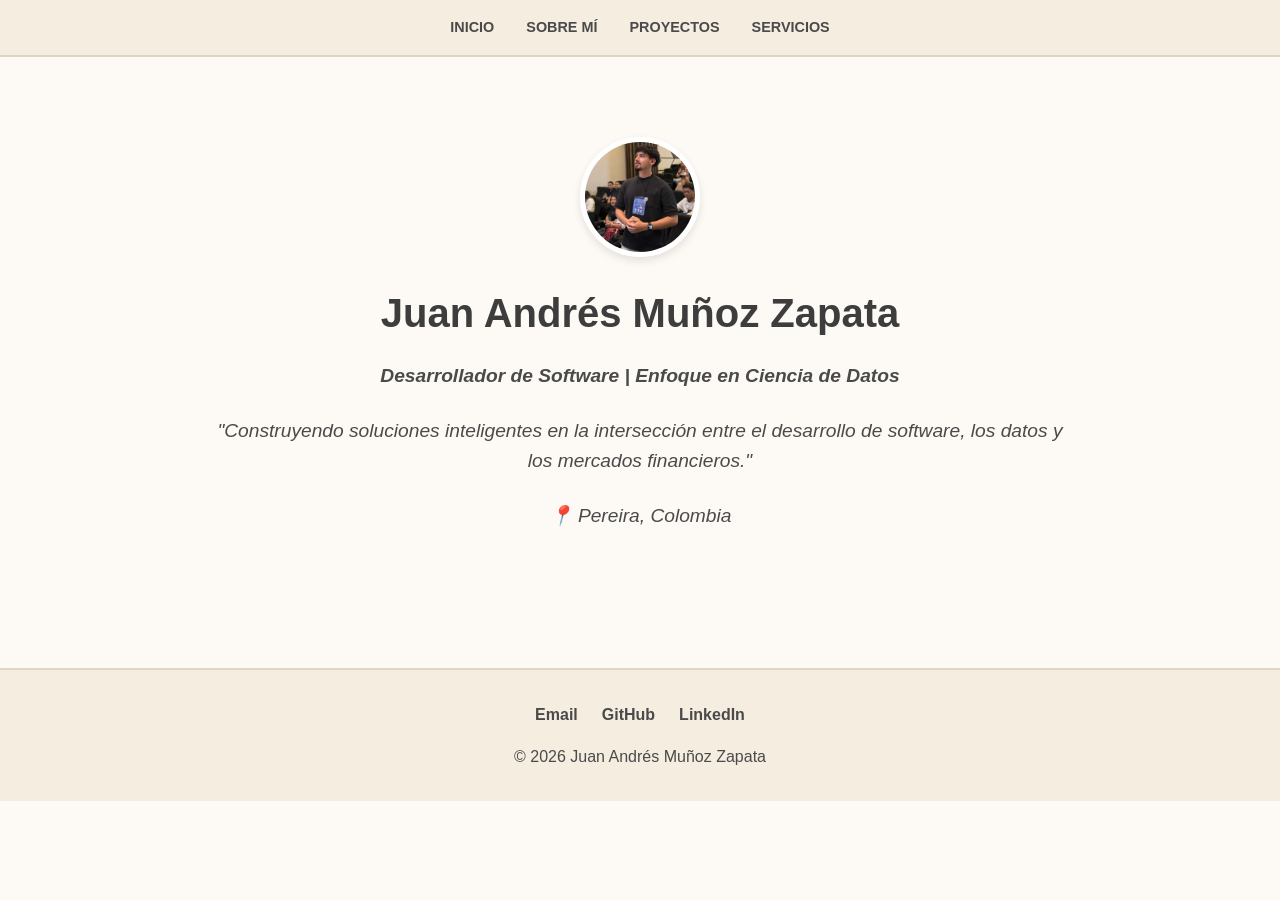
==== project_code/index.html @ c68efc69 "Se hace el commit con el codigo completo" ====
<!DOCTYPE html>
<html lang="es">
<head>
    <meta charset="UTF-8">
    <meta name="viewport" content="width=device-width, initial-scale=1.0">
    <title>Juan Andrés Muñoz Zapata | Portafolio</title>
    <link rel="stylesheet" href="styles.css">
</head>
<body>

    <!-- Navegación Principal -->
    <header>
        <nav>
            <a href="index.html">Inicio</a>
            <a href="sobre-mi.html">Sobre Mí</a>
            <a href="proyectos.html">Proyectos</a>
            <a href="servicios.html">Servicios</a>
        </nav>
    </header>

    <main>
        <!-- Sección Hero -->
        <section class="hero">
            <img src="../fotos/foto_juan.jpeg" alt="Juan Andrés Muñoz Zapata" class="profile-img">
            <h1>Juan Andrés Muñoz Zapata</h1>
            <p><strong>Desarrollador de Software | Enfoque en Ciencia de Datos</strong></p>
            <p>"Construyendo soluciones inteligentes en la intersección entre el desarrollo de software, los datos y los mercados financieros."</p>
            <p>📍 Pereira, Colombia</p>
        </section>
    </main>

    <!-- Footer de Contacto -->
    <footer>
        <div class="footer-links">
            <a href="mailto:juanandresm2006@gmail.com">Email</a>
            <a href="https://github.com/JuanTrader500" target="_blank">GitHub</a>
            <a href="https://www.linkedin.com/in/juan-andres-muñoz-zapata-89b158286" target="_blank">LinkedIn</a>
        </div>
        <p>&copy; 2026 Juan Andrés Muñoz Zapata</p>
    </footer>

</body>
</html>
---- project_code/styles.css ----
/* Basic Reset */
* {
    margin: 0;
    padding: 0;
    box-sizing: border-box;
}

body {
    font-family: -apple-system, BlinkMacSystemFont, "Segoe UI", Roboto, Helvetica, Arial, sans-serif;
    background-color: #fdfaf5; /* Light Beige */
    color: #4a4a4a; /* Dark Grey/Brown */
    line-height: 1.6;
}

/* Header and Navigation */
header {
    background-color: #f5ede0; /* Slightly darker beige */
    padding: 1rem 0;
    border-bottom: 2px solid #e0d5c1;
}

nav {
    display: flex;
    justify-content: center;
    gap: 2rem;
}

nav a {
    text-decoration: none;
    color: #4a4a4a;
    font-weight: 600;
    text-transform: uppercase;
    font-size: 0.9rem;
}

nav a:hover {
    color: #8a9a5b; /* Sage Green Accent */
}

/* Main Content */
main {
    max-width: 900px;
    margin: 2rem auto;
    padding: 0 1rem;
}

section {
    margin-bottom: 3rem;
}

h1, h2, h3 {
    color: #3d3d3d;
    margin-bottom: 1rem;
}

h1 {
    font-size: 2.5rem;
    text-align: center;
}

h2 {
    border-bottom: 2px solid #8a9a5b;
    display: inline-block;
    margin-bottom: 1.5rem;
}

/* Hero Section */
.hero {
    text-align: center;
    padding: 3rem 0;
}

.hero p {
    font-size: 1.2rem;
    font-style: italic;
    margin-bottom: 1.5rem;
}

/* Profile Picture */
.profile-img {
    width: 200px;
    height: 200px;
    border-radius: 50%; /* Circular shape */
    object-fit: cover;
    border: 5px solid #fff;
    box-shadow: 0 4px 8px rgba(0,0,0,0.1);
    display: block;
    margin: 0 auto 1.5rem auto;
}

.hero .profile-img {
    width: 120px;
    height: 120px;
}

/* Lists and Skills */
.skills-list {
    list-style: none;
}

.skills-list li {
    margin-bottom: 0.5rem;
    padding-left: 1rem;
    position: relative;
}

.skills-list li::before {
    content: "•";
    color: #8a9a5b;
    position: absolute;
    left: 0;
}

/* Project/Service Cards */
.card {
    background-color: #fff;
    border: 1px solid #e0d5c1;
    padding: 1.5rem;
    margin-bottom: 1.5rem;
    border-radius: 8px;
}

.card h3 {
    margin-bottom: 0.5rem;
}

.card .tech-stack {
    font-size: 0.85rem;
    font-weight: bold;
    color: #8a9a5b;
    margin: 0.5rem 0;
}

.card a {
    display: inline-block;
    margin-top: 1rem;
    text-decoration: none;
    color: #4a4a4a;
    font-weight: bold;
    border: 1px solid #4a4a4a;
    padding: 0.3rem 0.8rem;
    border-radius: 4px;
    transition: background 0.2s;
}

.card a:hover {
    background-color: #4a4a4a;
    color: #fff;
}

/* Footer */
footer {
    text-align: center;
    padding: 2rem 0;
    margin-top: 4rem;
    background-color: #f5ede0;
    border-top: 2px solid #e0d5c1;
}

.footer-links {
    display: flex;
    justify-content: center;
    gap: 1.5rem;
    margin-bottom: 1rem;
}

.footer-links a {
    text-decoration: none;
    color: #4a4a4a;
    font-weight: bold;
}

.footer-links a:hover {
    color: #8a9a5b;
}
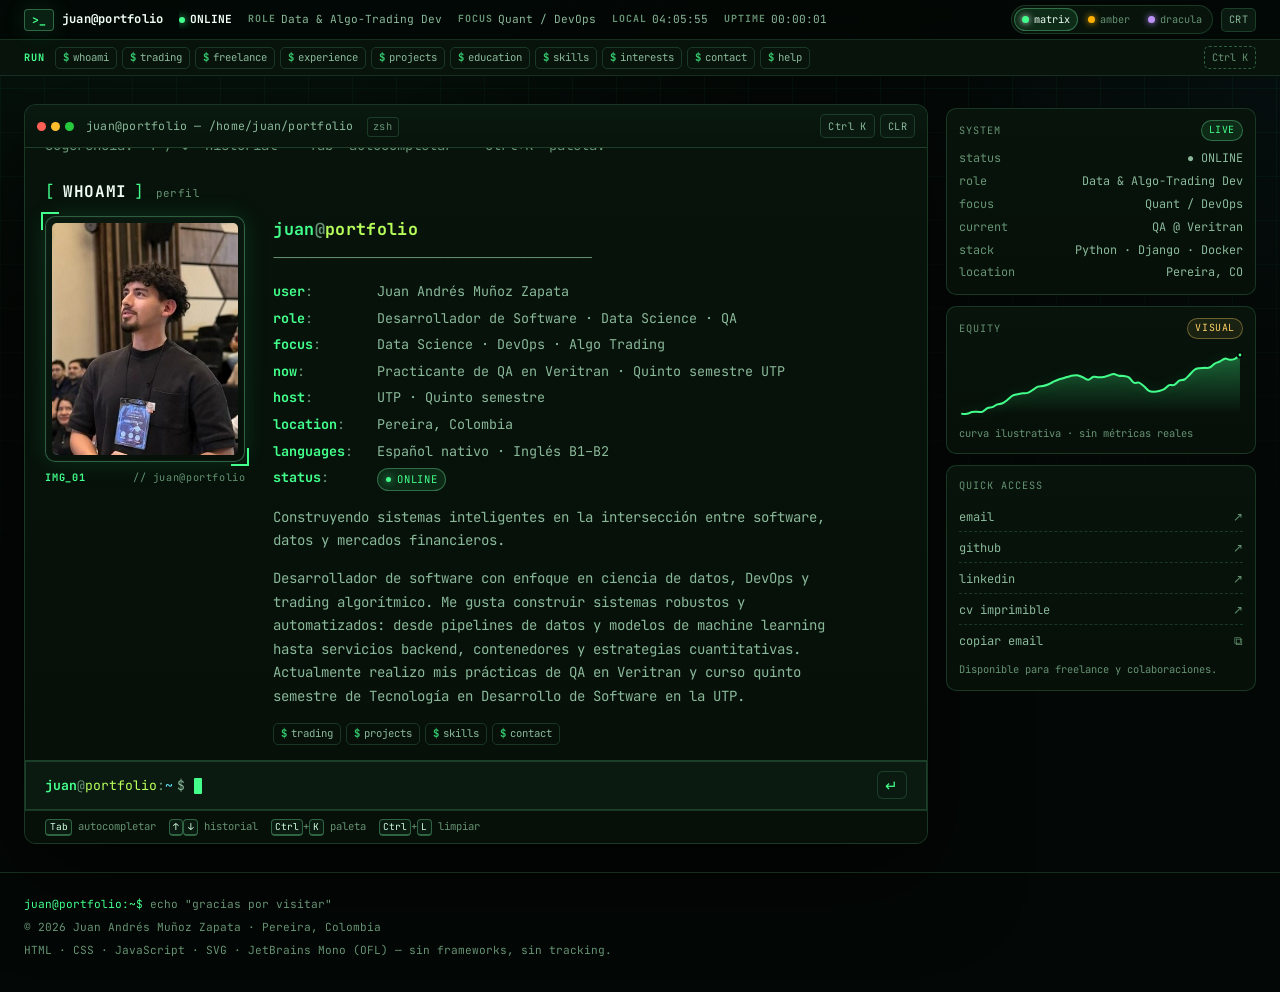
==== commit 03cd639e: "Se sube el repo local a github con los cambios que se hicieron con anterioridad y de base el portafo" ====
--- a/project_code/index.html
+++ b/project_code/index.html
@@ -1,43 +1,289 @@
 <!DOCTYPE html>
-<html lang="es">
+<html lang="es" data-theme="matrix" data-crt="off">
 <head>
     <meta charset="UTF-8">
     <meta name="viewport" content="width=device-width, initial-scale=1.0">
-    <title>Juan Andrés Muñoz Zapata | Portafolio</title>
-    <link rel="stylesheet" href="styles.css">
+    <title>Juan Andrés Muñoz Zapata — Software, Data &amp; Algo Trading</title>
+    <meta name="description" content="Portafolio terminal de Juan Andrés Muñoz Zapata: desarrollo de software, ciencia de datos, DevOps, QA y trading algorítmico. Explora con comandos o con un clic.">
+    <meta name="author" content="Juan Andrés Muñoz Zapata">
+    <meta name="robots" content="index,follow">
+    <meta name="theme-color" content="#030705">
+    <meta name="color-scheme" content="dark">
+    <meta property="og:type" content="website">
+    <meta property="og:title" content="Juan Andrés Muñoz Zapata — Software, Data &amp; Algo Trading">
+    <meta property="og:description" content="Terminal interactiva con mi perfil, proyectos, experiencia, stack y enfoque en trading algorítmico.">
+    <meta property="og:image" content="assets/img/foto_juan-card.jpeg">
+    <meta property="og:locale" content="es_CO">
+
+    <link rel="icon" href="data:image/svg+xml,%3Csvg xmlns='http://www.w3.org/2000/svg' viewBox='0 0 64 64'%3E%3Crect width='64' height='64' rx='12' fill='%23030705'/%3E%3Ctext x='32' y='43' font-family='monospace' font-size='28' fill='%2343ff8b' text-anchor='middle'%3E%3E_%3C/text%3E%3C/svg%3E">
+    <link rel="preload" href="assets/fonts/jetbrains-mono-400.woff2" as="font" type="font/woff2" crossorigin>
+    <link rel="stylesheet" href="css/fonts.css">
+    <link rel="stylesheet" href="css/tokens.css">
+    <link rel="stylesheet" href="css/themes.css">
+    <link rel="stylesheet" href="css/terminal.css">
+
+    <script type="application/ld+json">
+    {
+        "@context": "https://schema.org",
+        "@type": "Person",
+        "name": "Juan Andrés Muñoz Zapata",
+        "jobTitle": "Desarrollador de Software · Data Science · QA",
+        "email": "mailto:juanandresm2006@gmail.com",
+        "image": "assets/img/foto_juan-card.jpeg",
+        "sameAs": [
+            "https://github.com/JuanTrader500",
+            "https://www.linkedin.com/in/juan-andres-mu%C3%B1oz-zapata-89b158286"
+        ],
+        "address": {
+            "@type": "PostalAddress",
+            "addressLocality": "Pereira",
+            "addressCountry": "CO"
+        },
+        "alumniOf": {
+            "@type": "CollegeOrUniversity",
+            "name": "Universidad Tecnológica de Pereira"
+        },
+        "knowsAbout": [
+            "Software Development",
+            "Data Science",
+            "Machine Learning",
+            "DevOps",
+            "Quality Assurance",
+            "Algorithmic Trading",
+            "Python",
+            "Django",
+            "Docker"
+        ]
+    }
+    </script>
 </head>
 <body>
-
-    <!-- Navegación Principal -->
-    <header>
-        <nav>
-            <a href="index.html">Inicio</a>
-            <a href="sobre-mi.html">Sobre Mí</a>
-            <a href="proyectos.html">Proyectos</a>
-            <a href="servicios.html">Servicios</a>
+    <a class="skip-link" href="#terminal-input">Saltar a la terminal</a>
+    <div class="crt-overlay" aria-hidden="true"></div>
+
+    <header class="topbar">
+        <div class="statusbar">
+            <div class="status-brand">
+                <span class="brand-mark" aria-hidden="true">&gt;_</span>
+                <span class="brand-text">juan@portfolio</span>
+            </div>
+
+            <div class="status-items" role="group" aria-label="Estado del sistema">
+                <span class="status-item">
+                    <span class="status-dot" aria-hidden="true"></span>
+                    <strong>ONLINE</strong>
+                </span>
+                <span class="status-item hide-sm">
+                    <span class="status-key">ROLE</span>
+                    Data &amp; Algo-Trading Dev
+                </span>
+                <span class="status-item hide-xs">
+                    <span class="status-key">FOCUS</span>
+                    Quant / DevOps
+                </span>
+                <span class="status-item">
+                    <span class="status-key">LOCAL</span>
+                    <time id="stat-clock">--:--:--</time>
+                </span>
+                <span class="status-item hide-sm">
+                    <span class="status-key">UPTIME</span>
+                    <span id="stat-uptime">00:00:00</span>
+                </span>
+            </div>
+
+            <div class="status-actions">
+                <div class="theme-switch" role="group" aria-label="Tema de consola">
+                    <button class="theme-btn" type="button" data-theme-set="matrix" aria-label="Tema Matrix" aria-pressed="true" title="Matrix">
+                        <span class="theme-dot theme-dot--matrix" aria-hidden="true"></span>
+                        <span class="theme-name">matrix</span>
+                    </button>
+                    <button class="theme-btn" type="button" data-theme-set="amber" aria-label="Tema Bloomberg Amber" aria-pressed="false" title="Bloomberg Amber">
+                        <span class="theme-dot theme-dot--amber" aria-hidden="true"></span>
+                        <span class="theme-name">amber</span>
+                    </button>
+                    <button class="theme-btn" type="button" data-theme-set="dracula" aria-label="Tema Dracula" aria-pressed="false" title="Dracula">
+                        <span class="theme-dot theme-dot--dracula" aria-hidden="true"></span>
+                        <span class="theme-name">dracula</span>
+                    </button>
+                </div>
+                <button class="icon-btn" type="button" data-crt-toggle aria-pressed="false" title="Activar efecto CRT">CRT</button>
+            </div>
+        </div>
+
+        <nav class="cmdbar" aria-label="Comandos rápidos">
+            <span class="cmdbar-label">RUN</span>
+            <button class="cmd-chip" type="button" data-command="whoami"><span class="chip-prefix">$</span>whoami</button>
+            <button class="cmd-chip" type="button" data-command="trading"><span class="chip-prefix">$</span>trading</button>
+            <button class="cmd-chip" type="button" data-command="freelance"><span class="chip-prefix">$</span>freelance</button>
+            <button class="cmd-chip" type="button" data-command="experience"><span class="chip-prefix">$</span>experience</button>
+            <button class="cmd-chip" type="button" data-command="projects"><span class="chip-prefix">$</span>projects</button>
+            <button class="cmd-chip" type="button" data-command="education"><span class="chip-prefix">$</span>education</button>
+            <button class="cmd-chip" type="button" data-command="skills"><span class="chip-prefix">$</span>skills</button>
+            <button class="cmd-chip" type="button" data-command="interests"><span class="chip-prefix">$</span>interests</button>
+            <button class="cmd-chip" type="button" data-command="contact"><span class="chip-prefix">$</span>contact</button>
+            <button class="cmd-chip" type="button" data-command="help"><span class="chip-prefix">$</span>help</button>
+            <button class="cmdbar-palette" type="button" data-palette aria-haspopup="dialog" aria-keyshortcuts="Control+K" title="Abrir paleta de comandos (Ctrl+K)">Ctrl K</button>
         </nav>
     </header>
 
-    <main>
-        <!-- Sección Hero -->
-        <section class="hero">
-            <img src="../fotos/foto_juan.jpeg" alt="Juan Andrés Muñoz Zapata" class="profile-img">
-            <h1>Juan Andrés Muñoz Zapata</h1>
-            <p><strong>Desarrollador de Software | Enfoque en Ciencia de Datos</strong></p>
-            <p>"Construyendo soluciones inteligentes en la intersección entre el desarrollo de software, los datos y los mercados financieros."</p>
-            <p>📍 Pereira, Colombia</p>
+    <main id="main" class="layout">
+        <section class="terminal-window" aria-label="Terminal interactiva del portafolio">
+            <div class="window-bar">
+                <div class="window-dots" aria-hidden="true">
+                    <span></span><span></span><span></span>
+                </div>
+                <div class="window-title">
+                    juan@portfolio — /home/juan/portfolio
+                    <span class="window-badge">zsh</span>
+                </div>
+                <div class="window-actions">
+                    <button class="icon-btn" type="button" data-palette aria-haspopup="dialog" aria-keyshortcuts="Control+K" title="Paleta de comandos (Ctrl+K)" aria-label="Abrir paleta de comandos">Ctrl K</button>
+                    <button class="icon-btn" type="button" data-clear title="Limpiar terminal (Ctrl+L)" aria-label="Limpiar terminal">CLR</button>
+                </div>
+            </div>
+
+            <div
+                id="terminal-output"
+                class="terminal-output"
+                role="log"
+                aria-live="polite"
+                aria-relevant="additions"
+                aria-label="Salida de la terminal"
+            ></div>
+
+            <form id="terminal-form" class="prompt-row" autocomplete="off" novalidate>
+                <label class="prompt-label" for="terminal-input">
+                    <span class="prompt-user">juan</span><span class="prompt-at">@</span><span class="prompt-host">portfolio</span><span class="prompt-colon">:</span><span class="prompt-path">~</span><span class="prompt-dollar">$</span>
+                </label>
+
+                <div class="input-wrap">
+                    <div id="input-mirror" class="input-mirror" aria-hidden="true">
+                        <span id="mirror-content" class="mirror-content"></span>
+                    </div>
+                    <input
+                        id="terminal-input"
+                        class="terminal-input"
+                        type="text"
+                        name="command"
+                        aria-label="Escribe un comando de terminal"
+                        aria-describedby="completion-hint prompt-hints"
+                        aria-controls="terminal-output"
+                        aria-autocomplete="list"
+                        autocomplete="off"
+                        autocapitalize="off"
+                        autocorrect="off"
+                        spellcheck="false"
+                        enterkeyhint="go"
+                    >
+                    <span id="input-placeholder" class="input-placeholder" aria-hidden="true">escribe un comando…</span>
+                </div>
+
+                <button class="run-btn" type="submit" aria-label="Ejecutar comando" title="Ejecutar">↵</button>
+            </form>
+
+            <div id="completion-hint" class="completion-hint" role="status" aria-live="polite"></div>
+
+            <div id="prompt-hints" class="prompt-hints">
+                <span><kbd>Tab</kbd> autocompletar</span>
+                <span><kbd>↑</kbd><kbd>↓</kbd> historial</span>
+                <span><kbd>Ctrl</kbd>+<kbd>K</kbd> paleta</span>
+                <span><kbd>Ctrl</kbd>+<kbd>L</kbd> limpiar</span>
+            </div>
         </section>
+
+        <aside class="sidebar" aria-label="Panel de sistema">
+            <section class="side-panel">
+                <div class="side-head">
+                    <span>SYSTEM</span>
+                    <span class="badge badge--ok">LIVE</span>
+                </div>
+                <dl class="side-kv">
+                    <dt>status</dt><dd>● ONLINE</dd>
+                    <dt>role</dt><dd>Data &amp; Algo-Trading Dev</dd>
+                    <dt>focus</dt><dd>Quant / DevOps</dd>
+                    <dt>current</dt><dd>QA @ Veritran</dd>
+                    <dt>stack</dt><dd>Python · Django · Docker</dd>
+                    <dt>location</dt><dd>Pereira, CO</dd>
+                </dl>
+            </section>
+
+            <section class="side-panel">
+                <div class="side-head">
+                    <span>EQUITY</span>
+                    <span class="badge badge--warn">VISUAL</span>
+                </div>
+                <div class="sparkline" data-sparkline="equity" data-seed="17" data-points="56"></div>
+                <div class="side-note">curva ilustrativa · sin métricas reales</div>
+            </section>
+
+            <section class="side-panel">
+                <div class="side-head">
+                    <span>QUICK ACCESS</span>
+                </div>
+                <div class="side-links">
+                    <a href="mailto:juanandresm2006@gmail.com">email</a>
+                    <a href="https://github.com/JuanTrader500" target="_blank" rel="noopener noreferrer">github</a>
+                    <a href="https://www.linkedin.com/in/juan-andres-mu%C3%B1oz-zapata-89b158286" target="_blank" rel="noopener noreferrer">linkedin</a>
+                    <a href="cv.html" target="_blank" rel="noopener noreferrer">cv imprimible</a>
+                    <button type="button" data-copy="juanandresm2006@gmail.com">copiar email</button>
+                </div>
+                <div class="side-note">Disponible para freelance y colaboraciones.</div>
+            </section>
+        </aside>
     </main>
 
-    <!-- Footer de Contacto -->
-    <footer>
-        <div class="footer-links">
-            <a href="mailto:juanandresm2006@gmail.com">Email</a>
-            <a href="https://github.com/JuanTrader500" target="_blank">GitHub</a>
-            <a href="https://www.linkedin.com/in/juan-andres-muñoz-zapata-89b158286" target="_blank">LinkedIn</a>
+    <footer class="site-footer">
+        <p><span class="footer-prompt">juan@portfolio:~$</span> echo "gracias por visitar"</p>
+        <p>© <span id="year">2026</span> Juan Andrés Muñoz Zapata · Pereira, Colombia</p>
+        <p>HTML · CSS · JavaScript · SVG · JetBrains Mono (OFL) — sin frameworks, sin tracking.</p>
+    </footer>
+
+    <div id="toast-root" class="toast-root" aria-live="polite" aria-atomic="true"></div>
+
+    <div id="palette" class="palette" hidden>
+        <div class="palette-backdrop" data-palette-close></div>
+        <div class="palette-window" role="dialog" aria-modal="true" aria-labelledby="palette-title">
+            <div class="palette-head">
+                <span id="palette-title">COMMAND PALETTE</span>
+                <button type="button" data-palette-close aria-label="Cerrar paleta">ESC</button>
+            </div>
+            <input
+                id="palette-input"
+                type="text"
+                placeholder="Buscar comando…"
+                autocomplete="off"
+                spellcheck="false"
+                role="combobox"
+                aria-expanded="false"
+                aria-label="Buscar comando"
+                aria-labelledby="palette-title"
+                aria-controls="palette-list"
+                aria-autocomplete="list"
+            >
+            <!-- La paleta necesita filtrado y descripciones; un select nativo no cubre el patrón. -->
+            <!-- [html-validate-disable-next prefer-native-element] -->
+            <div id="palette-list" class="palette-list" role="listbox" aria-label="Comandos" aria-labelledby="palette-title"></div>
+            <div class="palette-foot">
+                <kbd>↑</kbd><kbd>↓</kbd> navegar · <kbd>Enter</kbd> ejecutar · <kbd>Esc</kbd> cerrar
+            </div>
         </div>
-        <p>&copy; 2026 Juan Andrés Muñoz Zapata</p>
-    </footer>
-
+    </div>
+
+    <noscript>
+        <div class="no-js">
+            <strong>Esta terminal necesita JavaScript.</strong>
+            Puedes escribirme a <a href="mailto:juanandresm2006@gmail.com">juanandresm2006@gmail.com</a>,
+            ver mi <a href="https://github.com/JuanTrader500">GitHub</a> o abrir mi
+            <a href="cv.html">CV imprimible</a>.
+        </div>
+    </noscript>
+
+    <script src="js/data.js" defer></script>
+    <script src="js/ui.js" defer></script>
+    <script src="js/visuals.js" defer></script>
+    <script src="js/commands.js" defer></script>
+    <script src="js/terminal.js" defer></script>
+    <script src="js/effects.js" defer></script>
+    <script src="js/app.js" defer></script>
 </body>
 </html>
--- a/project_code/css/fonts.css
+++ b/project_code/css/fonts.css
@@ -0,0 +1,17 @@
+/* JetBrains Mono — SIL Open Font License 1.1
+   Archivos self-hosted para que el sitio funcione sin CDN ni conexión. */
+@font-face {
+    font-family: "JetBrains Mono";
+    src: url("../assets/fonts/jetbrains-mono-400.woff2") format("woff2");
+    font-weight: 400;
+    font-style: normal;
+    font-display: swap;
+}
+
+@font-face {
+    font-family: "JetBrains Mono";
+    src: url("../assets/fonts/jetbrains-mono-700.woff2") format("woff2");
+    font-weight: 700;
+    font-style: normal;
+    font-display: swap;
+}
--- a/project_code/css/tokens.css
+++ b/project_code/css/tokens.css
@@ -0,0 +1,196 @@
+/* ==========================================================================
+   tokens.css — reset, tipografía y utilidades base
+   ========================================================================== */
+
+*,
+*::before,
+*::after {
+    box-sizing: border-box;
+}
+
+:root {
+    --mono: "JetBrains Mono", ui-monospace, SFMono-Regular, Menlo, Consolas,
+        "Liberation Mono", monospace;
+    --mono-system: ui-monospace, SFMono-Regular, Menlo, Consolas,
+        "Liberation Mono", monospace;
+    --sans: system-ui, -apple-system, BlinkMacSystemFont, "Segoe UI", Roboto,
+        Helvetica, Arial, sans-serif;
+    --fs: clamp(12.5px, 0.22vw + 11.7px, 14px);
+    --lh: 1.68;
+    --maxw: 1280px;
+    --radius: 12px;
+    --radius-sm: 7px;
+    --ease: 180ms cubic-bezier(0.2, 0.7, 0.3, 1);
+    --focus: 0 0 0 2px var(--bg), 0 0 0 4px var(--accent);
+}
+
+html {
+    scroll-behavior: smooth;
+    -webkit-text-size-adjust: 100%;
+}
+
+body {
+    margin: 0;
+    min-height: 100vh;
+    background-color: var(--bg);
+    background-image:
+        radial-gradient(1100px 720px at 12% -12%, var(--glow-a), transparent 62%),
+        radial-gradient(900px 620px at 106% 4%, var(--glow-b), transparent 58%);
+    background-attachment: fixed;
+    color: var(--text);
+    font-family: var(--mono);
+    font-size: var(--fs);
+    line-height: var(--lh);
+    font-variant-ligatures: none;
+    overflow-x: hidden;
+}
+
+body::before {
+    content: "";
+    position: fixed;
+    inset: 0;
+    z-index: 0;
+    pointer-events: none;
+    background-image:
+        linear-gradient(var(--grid) 1px, transparent 1px),
+        linear-gradient(90deg, var(--grid) 1px, transparent 1px);
+    background-size: 44px 44px;
+    -webkit-mask-image: linear-gradient(to bottom, #000 0%, transparent 88%);
+    mask-image: linear-gradient(to bottom, #000 0%, transparent 88%);
+}
+
+h1,
+h2,
+h3,
+h4,
+p,
+ul,
+ol,
+dl,
+dd,
+figure {
+    margin: 0;
+}
+
+ul,
+ol {
+    padding: 0;
+    list-style: none;
+}
+
+img {
+    display: block;
+    max-width: 100%;
+}
+
+a {
+    color: var(--accent);
+    text-decoration-thickness: 1px;
+    text-underline-offset: 3px;
+}
+
+a:hover {
+    color: var(--accent-2);
+}
+
+button,
+input,
+textarea,
+select {
+    font: inherit;
+    color: inherit;
+}
+
+button {
+    cursor: pointer;
+}
+
+::selection {
+    background: var(--selection);
+    color: var(--text-strong);
+}
+
+:focus-visible {
+    outline: 2px solid var(--accent);
+    outline-offset: 3px;
+}
+
+* {
+    scrollbar-width: thin;
+    scrollbar-color: var(--border-strong) transparent;
+}
+
+*::-webkit-scrollbar {
+    width: 8px;
+    height: 8px;
+}
+
+*::-webkit-scrollbar-track {
+    background: transparent;
+}
+
+*::-webkit-scrollbar-thumb {
+    background: var(--border-strong);
+    border-radius: 99px;
+}
+
+kbd {
+    display: inline-block;
+    min-width: 1.55em;
+    padding: 0 0.32em;
+    border: 1px solid var(--border-strong);
+    border-bottom-width: 2px;
+    border-radius: 4px;
+    background: var(--panel-2);
+    color: var(--text);
+    font-family: var(--mono);
+    font-size: 0.78em;
+    line-height: 1.45;
+    text-align: center;
+}
+
+.sr-only {
+    position: absolute;
+    width: 1px;
+    height: 1px;
+    margin: -1px;
+    padding: 0;
+    overflow: hidden;
+    clip: rect(0, 0, 0, 0);
+    white-space: nowrap;
+    border: 0;
+}
+
+.skip-link {
+    position: fixed;
+    top: -100px;
+    left: 12px;
+    z-index: 300;
+    padding: 0.6rem 0.9rem;
+    border: 1px solid var(--accent);
+    border-radius: var(--radius-sm);
+    background: var(--panel);
+    color: var(--text-strong);
+    font-weight: 700;
+    text-decoration: none;
+    transition: top var(--ease);
+}
+
+.skip-link:focus {
+    top: 12px;
+}
+
+@media (prefers-reduced-motion: reduce) {
+    html {
+        scroll-behavior: auto;
+    }
+
+    *,
+    *::before,
+    *::after {
+        animation-duration: 0.001ms !important;
+        animation-iteration-count: 1 !important;
+        transition-duration: 0.001ms !important;
+        scroll-behavior: auto !important;
+    }
+}
--- a/project_code/css/themes.css
+++ b/project_code/css/themes.css
@@ -0,0 +1,154 @@
+/* ==========================================================================
+   themes.css — Matrix, Bloomberg Amber y Dracula
+   ========================================================================== */
+
+html[data-theme="matrix"] {
+    color-scheme: dark;
+    --bg: #030705;
+    --bg-elev: #061009;
+    --panel: #07130b;
+    --panel-2: #0a1a10;
+    --panel-3: #0d2216;
+    --text: #d3ffe0;
+    --text-strong: #f0fff5;
+    --text-dim: #8ab99a;
+    --text-faint: #669373;
+    --accent: #43ff8b;
+    --accent-2: #b8ff5c;
+    --accent-3: #36d6ff;
+    --accent-soft: rgba(67, 255, 139, 0.1);
+    --accent-soft-2: rgba(67, 255, 139, 0.18);
+    --border: rgba(126, 255, 174, 0.16);
+    --border-strong: rgba(126, 255, 174, 0.32);
+    --danger: #ff6b6b;
+    --warning: #ffd166;
+    --info: #65e7ff;
+    --selection: rgba(67, 255, 139, 0.25);
+    --shadow: 0 30px 90px rgba(0, 0, 0, 0.6);
+    --glow: 0 0 24px rgba(67, 255, 139, 0.12);
+    --glow-a: rgba(67, 255, 139, 0.075);
+    --glow-b: rgba(54, 214, 255, 0.045);
+    --grid: rgba(67, 255, 139, 0.045);
+    --scanline: rgba(0, 0, 0, 0.22);
+    --photo-filter: saturate(0.92) contrast(1.05);
+}
+
+html[data-theme="amber"] {
+    color-scheme: dark;
+    --bg: #0a0702;
+    --bg-elev: #100b03;
+    --panel: #120d04;
+    --panel-2: #171006;
+    --panel-3: #1e1508;
+    --text: #ffe2b0;
+    --text-strong: #fff4dc;
+    --text-dim: #bd9255;
+    --text-faint: #9e7b49;
+    --accent: #ffb000;
+    --accent-2: #ffd166;
+    --accent-3: #5bd6ff;
+    --accent-soft: rgba(255, 176, 0, 0.1);
+    --accent-soft-2: rgba(255, 176, 0, 0.18);
+    --border: rgba(255, 190, 70, 0.16);
+    --border-strong: rgba(255, 190, 70, 0.34);
+    --danger: #ff5c5c;
+    --warning: #ffe08a;
+    --info: #5bd6ff;
+    --selection: rgba(255, 176, 0, 0.26);
+    --shadow: 0 30px 90px rgba(0, 0, 0, 0.62);
+    --glow: 0 0 24px rgba(255, 176, 0, 0.13);
+    --glow-a: rgba(255, 176, 0, 0.06);
+    --glow-b: rgba(91, 214, 255, 0.035);
+    --grid: rgba(255, 176, 0, 0.045);
+    --scanline: rgba(0, 0, 0, 0.24);
+    --photo-filter: sepia(0.18) saturate(0.95) contrast(1.04);
+}
+
+html[data-theme="dracula"] {
+    color-scheme: dark;
+    --bg: #16171f;
+    --bg-elev: #1b1c26;
+    --panel: #1e1f29;
+    --panel-2: #242531;
+    --panel-3: #2b2c3b;
+    --text: #f8f8f2;
+    --text-strong: #ffffff;
+    --text-dim: #b0b1c9;
+    --text-faint: #8b8ca8;
+    --accent: #bd93f9;
+    --accent-2: #ff79c6;
+    --accent-3: #8be9fd;
+    --accent-soft: rgba(189, 147, 249, 0.12);
+    --accent-soft-2: rgba(189, 147, 249, 0.22);
+    --border: rgba(189, 147, 249, 0.18);
+    --border-strong: rgba(189, 147, 249, 0.38);
+    --danger: #ff5555;
+    --warning: #f1fa8c;
+    --info: #8be9fd;
+    --selection: rgba(189, 147, 249, 0.28);
+    --shadow: 0 30px 90px rgba(0, 0, 0, 0.48);
+    --glow: 0 0 24px rgba(189, 147, 249, 0.14);
+    --glow-a: rgba(189, 147, 249, 0.08);
+    --glow-b: rgba(255, 121, 198, 0.045);
+    --grid: rgba(189, 147, 249, 0.045);
+    --scanline: rgba(0, 0, 0, 0.2);
+    --photo-filter: saturate(0.95) contrast(1.03);
+}
+
+/* Efecto CRT opcional ------------------------------------------------------- */
+
+.crt-overlay {
+    position: fixed;
+    inset: 0;
+    z-index: 250;
+    pointer-events: none;
+    opacity: 0;
+    transition: opacity 260ms ease;
+    background: repeating-linear-gradient(
+        to bottom,
+        transparent 0,
+        transparent 2px,
+        var(--scanline) 2px,
+        var(--scanline) 3px
+    );
+    mix-blend-mode: multiply;
+}
+
+.crt-overlay::after {
+    content: "";
+    position: absolute;
+    inset: 0;
+    background: radial-gradient(
+        ellipse at center,
+        transparent 46%,
+        rgba(0, 0, 0, 0.26) 100%
+    );
+}
+
+html[data-crt="on"] .crt-overlay {
+    opacity: 1;
+}
+
+html[data-crt="on"] .terminal-window {
+    box-shadow: var(--shadow), inset 0 0 60px rgba(0, 0, 0, 0.18);
+}
+
+@media (prefers-reduced-motion: no-preference) {
+    html[data-crt="on"] .crt-overlay {
+        animation: crt-flicker 7s steps(1) infinite;
+    }
+}
+
+@keyframes crt-flicker {
+    0%,
+    96%,
+    100% {
+        filter: none;
+    }
+    97% {
+        filter: brightness(1.04);
+    }
+    98% {
+        filter: brightness(0.98);
+    }
+}
--- a/project_code/css/terminal.css
+++ b/project_code/css/terminal.css
@@ -0,0 +1,1929 @@
+/* ==========================================================================
+   terminal.css — shell, terminal, componentes de salida y responsive
+   ========================================================================== */
+
+/* Topbar ------------------------------------------------------------------ */
+
+.topbar {
+    position: sticky;
+    top: 0;
+    z-index: 100;
+    border-bottom: 1px solid var(--border);
+    background: var(--bg);
+    background: color-mix(in srgb, var(--bg) 86%, transparent);
+    -webkit-backdrop-filter: blur(14px) saturate(1.15);
+    backdrop-filter: blur(14px) saturate(1.15);
+}
+
+.statusbar {
+    display: flex;
+    align-items: center;
+    gap: 16px;
+    min-height: 38px;
+    padding: 5px clamp(12px, 2vw, 24px);
+    border-bottom: 1px solid var(--border);
+}
+
+.status-brand {
+    display: inline-flex;
+    align-items: center;
+    gap: 8px;
+    flex: 0 0 auto;
+    font-size: 0.76rem;
+    font-weight: 700;
+    letter-spacing: 0.02em;
+}
+
+.brand-mark {
+    display: inline-grid;
+    place-items: center;
+    min-width: 30px;
+    height: 22px;
+    padding: 0 6px;
+    border: 1px solid var(--border-strong);
+    border-radius: 4px;
+    background: var(--accent-soft);
+    color: var(--accent);
+    font-size: 0.72rem;
+    box-shadow: var(--glow);
+}
+
+.brand-text {
+    color: var(--text-strong);
+}
+
+.status-items {
+    display: flex;
+    align-items: center;
+    gap: 16px;
+    min-width: 0;
+    overflow: hidden;
+}
+
+.status-item {
+    display: inline-flex;
+    align-items: center;
+    gap: 5px;
+    color: var(--text-dim);
+    font-size: 0.7rem;
+    white-space: nowrap;
+}
+
+.status-item strong {
+    color: var(--text-strong);
+    font-weight: 700;
+}
+
+.status-key {
+    color: var(--text-faint);
+    font-size: 0.62rem;
+    font-weight: 700;
+    letter-spacing: 0.1em;
+}
+
+.status-dot {
+    width: 6px;
+    height: 6px;
+    border-radius: 50%;
+    background: var(--accent);
+    box-shadow: 0 0 9px var(--accent);
+    animation: status-pulse 2.4s ease-in-out infinite;
+}
+
+.status-actions {
+    display: flex;
+    align-items: center;
+    gap: 8px;
+    margin-left: auto;
+}
+
+.theme-switch {
+    display: flex;
+    align-items: center;
+    gap: 2px;
+    padding: 2px;
+    border: 1px solid var(--border);
+    border-radius: 999px;
+    background: var(--panel);
+}
+
+.theme-btn {
+    display: inline-flex;
+    align-items: center;
+    gap: 5px;
+    padding: 2px 7px;
+    border: 1px solid transparent;
+    border-radius: 999px;
+    background: transparent;
+    color: var(--text-faint);
+    font-size: 0.64rem;
+    transition: border-color var(--ease), background var(--ease), color var(--ease);
+}
+
+.theme-btn:hover {
+    border-color: var(--border);
+    color: var(--text);
+}
+
+.theme-btn[aria-pressed="true"] {
+    border-color: var(--border-strong);
+    background: var(--accent-soft);
+    color: var(--text-strong);
+}
+
+.theme-dot {
+    width: 7px;
+    height: 7px;
+    border-radius: 50%;
+    background: #43ff8b;
+    box-shadow: 0 0 7px currentColor;
+}
+
+.theme-dot--amber {
+    background: #ffb000;
+    color: #ffb000;
+}
+
+.theme-dot--dracula {
+    background: #bd93f9;
+    color: #bd93f9;
+}
+
+.icon-btn {
+    display: inline-grid;
+    place-items: center;
+    min-height: 24px;
+    padding: 2px 7px;
+    border: 1px solid var(--border);
+    border-radius: 5px;
+    background: var(--panel-2);
+    color: var(--text-dim);
+    font-size: 0.64rem;
+    letter-spacing: 0.04em;
+    transition: border-color var(--ease), background var(--ease), color var(--ease);
+}
+
+.icon-btn:hover,
+.icon-btn[aria-pressed="true"] {
+    border-color: var(--accent);
+    background: var(--accent-soft);
+    color: var(--text-strong);
+}
+
+/* Barra de comandos ------------------------------------------------------- */
+
+.cmdbar {
+    display: flex;
+    align-items: center;
+    gap: 5px;
+    padding: 6px clamp(12px, 2vw, 24px);
+    overflow-x: auto;
+    white-space: nowrap;
+    background: var(--panel);
+    scrollbar-width: none;
+}
+
+.cmdbar::-webkit-scrollbar {
+    display: none;
+}
+
+.cmdbar-label {
+    flex: 0 0 auto;
+    margin-right: 4px;
+    color: var(--accent);
+    font-size: 0.64rem;
+    font-weight: 700;
+    letter-spacing: 0.12em;
+}
+
+.cmdbar-palette {
+    flex: 0 0 auto;
+    margin-left: auto;
+    padding: 2px 7px;
+    border: 1px dashed var(--border-strong);
+    border-radius: 5px;
+    background: transparent;
+    color: var(--text-faint);
+    font-size: 0.64rem;
+}
+
+.cmdbar-palette:hover {
+    border-color: var(--accent);
+    color: var(--accent);
+}
+
+.cmd-chip {
+    display: inline-flex;
+    align-items: center;
+    gap: 4px;
+    flex: 0 0 auto;
+    padding: 2px 7px;
+    border: 1px solid var(--border);
+    border-radius: 5px;
+    background: transparent;
+    color: var(--text-dim);
+    font-size: 0.76em;
+    line-height: 1.5;
+    white-space: nowrap;
+    transition: border-color var(--ease), background var(--ease), color var(--ease);
+}
+
+.cmd-chip:hover {
+    border-color: var(--accent);
+    background: var(--accent-soft);
+    color: var(--text-strong);
+}
+
+.chip-prefix {
+    color: var(--accent);
+    opacity: 0.75;
+    font-weight: 700;
+}
+
+.cmd-chips {
+    display: flex;
+    flex-wrap: wrap;
+    gap: 5px;
+    margin-top: 0.75rem;
+}
+
+/* Layout ------------------------------------------------------------------ */
+
+.layout {
+    position: relative;
+    z-index: 1;
+    display: grid;
+    grid-template-columns: minmax(0, 1fr) 310px;
+    align-items: start;
+    gap: 18px;
+    width: min(var(--maxw), 100%);
+    margin: 0 auto;
+    padding: clamp(14px, 2.4vw, 28px) clamp(12px, 2vw, 24px) 0;
+}
+
+/* Ventana de terminal ----------------------------------------------------- */
+
+.terminal-window {
+    min-width: 0;
+    overflow: hidden;
+    border: 1px solid var(--border);
+    border-radius: var(--radius);
+    background: linear-gradient(180deg, var(--panel), var(--bg-elev));
+    box-shadow: var(--shadow), inset 0 1px 0 rgba(255, 255, 255, 0.03);
+}
+
+.window-bar {
+    display: flex;
+    align-items: center;
+    gap: 12px;
+    padding: 9px 12px;
+    border-bottom: 1px solid var(--border);
+    background: linear-gradient(180deg, var(--panel-2), var(--panel));
+}
+
+.window-dots {
+    display: flex;
+    gap: 5px;
+    flex: 0 0 auto;
+}
+
+.window-dots span {
+    width: 9px;
+    height: 9px;
+    border-radius: 50%;
+    background: var(--text-faint);
+    opacity: 0.65;
+}
+
+.window-dots span:nth-child(1) {
+    background: #ff5f56;
+    opacity: 1;
+}
+
+.window-dots span:nth-child(2) {
+    background: #ffbd2e;
+    opacity: 1;
+}
+
+.window-dots span:nth-child(3) {
+    background: #27c93f;
+    opacity: 1;
+}
+
+.window-title {
+    min-width: 0;
+    overflow: hidden;
+    color: var(--text-dim);
+    font-size: 0.72rem;
+    letter-spacing: 0.02em;
+    text-overflow: ellipsis;
+    white-space: nowrap;
+}
+
+.window-badge {
+    display: inline-block;
+    margin-left: 6px;
+    padding: 0 5px;
+    border: 1px solid var(--border);
+    border-radius: 3px;
+    color: var(--text-faint);
+    font-size: 0.9em;
+    letter-spacing: 0.06em;
+}
+
+.window-actions {
+    display: flex;
+    gap: 5px;
+    margin-left: auto;
+}
+
+.terminal-output {
+    height: clamp(440px, 68vh, 800px);
+    padding: clamp(14px, 1.6vw, 22px);
+    overflow-x: hidden;
+    overflow-y: auto;
+    scroll-behavior: smooth;
+    scrollbar-gutter: stable;
+}
+
+.term-block {
+    margin-bottom: 1.35rem;
+    animation: block-in 220ms ease both;
+}
+
+.term-block:last-child {
+    margin-bottom: 0;
+}
+
+.term-line {
+    margin-bottom: 0.35rem;
+    overflow-wrap: anywhere;
+}
+
+.term-line:last-child {
+    margin-bottom: 0;
+}
+
+.term-echo {
+    color: var(--text-dim);
+    font-size: 0.86em;
+}
+
+.term-echo .echo-user,
+.term-echo .echo-dollar {
+    color: var(--accent);
+}
+
+.term-echo .echo-host {
+    color: var(--accent-2);
+}
+
+.term-echo .echo-cmd {
+    color: var(--text-strong);
+}
+
+.term-error {
+    color: var(--danger);
+}
+
+.term-success {
+    color: var(--accent);
+}
+
+.term-muted {
+    color: var(--text-faint);
+}
+
+.term-warning {
+    color: var(--warning);
+}
+
+.term-info {
+    color: var(--info);
+}
+
+.term-heading {
+    display: flex;
+    align-items: baseline;
+    gap: 7px;
+    margin-bottom: 0.65rem;
+    color: var(--text-strong);
+    font-size: 1rem;
+    font-weight: 700;
+    letter-spacing: 0.04em;
+}
+
+.heading-bracket {
+    color: var(--accent);
+    font-weight: 400;
+}
+
+.heading-meta {
+    margin-left: 4px;
+    color: var(--text-faint);
+    font-size: 0.68em;
+    font-weight: 400;
+    letter-spacing: 0.04em;
+    text-transform: lowercase;
+}
+
+.term-divider {
+    display: flex;
+    align-items: center;
+    gap: 8px;
+    margin: 0.15rem 0 0.9rem;
+    color: var(--text-faint);
+    font-size: 0.72rem;
+}
+
+.term-divider::after {
+    content: "";
+    flex: 1;
+    border-top: 1px dashed var(--border);
+}
+
+/* Neofetch / perfil ------------------------------------------------------- */
+
+.neofetch {
+    display: grid;
+    grid-template-columns: 200px minmax(0, 1fr);
+    align-items: start;
+    gap: clamp(16px, 2.4vw, 28px);
+}
+
+.portrait {
+    min-width: 0;
+}
+
+.portrait-frame {
+    position: relative;
+    padding: 6px;
+    border: 1px solid var(--border-strong);
+    border-radius: 10px;
+    background: linear-gradient(160deg, var(--panel-2), var(--bg-elev));
+    box-shadow: var(--glow), inset 0 0 0 1px rgba(255, 255, 255, 0.02);
+}
+
+.portrait-frame::before,
+.portrait-frame::after {
+    content: "";
+    position: absolute;
+    z-index: 2;
+    width: 18px;
+    height: 18px;
+    border-color: var(--accent);
+    border-style: solid;
+    pointer-events: none;
+}
+
+.portrait-frame::before {
+    top: -5px;
+    left: -5px;
+    border-width: 2px 0 0 2px;
+}
+
+.portrait-frame::after {
+    right: -5px;
+    bottom: -5px;
+    border-width: 0 2px 2px 0;
+}
+
+.portrait-frame img {
+    width: 100%;
+    height: auto;
+    aspect-ratio: 4 / 5;
+    border-radius: 5px;
+    object-fit: cover;
+    object-position: center 24%;
+    filter: var(--photo-filter);
+}
+
+.portrait-caption {
+    display: flex;
+    justify-content: space-between;
+    gap: 8px;
+    margin-top: 7px;
+    color: var(--text-faint);
+    font-size: 0.64rem;
+    letter-spacing: 0.06em;
+}
+
+.portrait-caption strong {
+    color: var(--accent);
+    font-weight: 700;
+}
+
+.neofetch-title {
+    margin-bottom: 0.15rem;
+    font-size: 1.04rem;
+    font-weight: 700;
+    letter-spacing: 0.02em;
+}
+
+.nf-user {
+    color: var(--accent);
+}
+
+.nf-at {
+    color: var(--text-faint);
+}
+
+.nf-host {
+    color: var(--accent-2);
+}
+
+.neofetch-rule {
+    margin-bottom: 0.65rem;
+    overflow: hidden;
+    color: var(--text-faint);
+    letter-spacing: -0.06em;
+    white-space: nowrap;
+}
+
+.kv-grid {
+    display: grid;
+    grid-template-columns: 92px minmax(0, 1fr);
+    gap: 4px 12px;
+    margin: 0 0 0.9rem;
+    font-size: 0.84rem;
+}
+
+.kv-grid dt {
+    color: var(--accent);
+    font-weight: 700;
+}
+
+.kv-grid dt::after {
+    content: ":";
+    color: var(--text-faint);
+    font-weight: 400;
+}
+
+.kv-grid dd {
+    min-width: 0;
+    color: var(--text-dim);
+    overflow-wrap: anywhere;
+}
+
+.kv-grid dd strong {
+    color: var(--text-strong);
+}
+
+.neofetch-bio {
+    max-width: 72ch;
+    margin-bottom: 0.9rem;
+    color: var(--text-dim);
+}
+
+/* Texto, listas y tarjetas ------------------------------------------------ */
+
+.term-copy {
+    max-width: 82ch;
+    margin-bottom: 0.75rem;
+    color: var(--text-dim);
+}
+
+.term-copy strong {
+    color: var(--text-strong);
+}
+
+.term-list {
+    display: grid;
+    gap: 0.34rem;
+    margin: 0.5rem 0;
+    color: var(--text-dim);
+}
+
+.term-list li {
+    position: relative;
+    padding-left: 1.15em;
+}
+
+.term-list li::before {
+    content: "›";
+    position: absolute;
+    left: 0;
+    color: var(--accent);
+}
+
+.term-list--check li::before {
+    content: "✓";
+    color: var(--accent);
+}
+
+.term-list--plain li::before {
+    content: "";
+}
+
+.panel-grid {
+    display: grid;
+    grid-template-columns: repeat(2, minmax(0, 1fr));
+    gap: 12px;
+    margin: 1rem 0;
+}
+
+.card {
+    min-width: 0;
+    padding: 14px 15px;
+    border: 1px solid var(--border);
+    border-radius: 10px;
+    background: linear-gradient(180deg, var(--panel), var(--bg-elev));
+}
+
+.card--accent {
+    border-color: var(--border-strong);
+    background:
+        linear-gradient(180deg, var(--accent-soft), transparent 55%),
+        var(--panel);
+}
+
+.card--quiet {
+    background: var(--bg-elev);
+}
+
+.card-head {
+    display: flex;
+    align-items: flex-start;
+    justify-content: space-between;
+    gap: 10px;
+    margin-bottom: 0.45rem;
+}
+
+.card-title {
+    color: var(--text-strong);
+    font-size: 0.96rem;
+    font-weight: 700;
+    line-height: 1.35;
+}
+
+.card-title a {
+    color: inherit;
+    text-decoration: none;
+}
+
+.card-title a:hover {
+    color: var(--accent);
+}
+
+.card-subtitle {
+    margin-bottom: 0.2rem;
+    color: var(--text-faint);
+    font-size: 0.68rem;
+    letter-spacing: 0.07em;
+    text-transform: uppercase;
+}
+
+.card-meta {
+    margin-bottom: 0.5rem;
+    color: var(--text-faint);
+    font-size: 0.72rem;
+}
+
+.card-body {
+    color: var(--text-dim);
+    font-size: 0.86rem;
+}
+
+.card-body p + p {
+    margin-top: 0.55rem;
+}
+
+.card-actions {
+    display: flex;
+    flex-wrap: wrap;
+    gap: 6px;
+    margin-top: 0.8rem;
+}
+
+.badge {
+    display: inline-flex;
+    align-items: center;
+    gap: 4px;
+    flex: 0 0 auto;
+    padding: 1px 7px;
+    border: 1px solid var(--border);
+    border-radius: 999px;
+    background: var(--panel-2);
+    color: var(--text-dim);
+    font-size: 0.62rem;
+    letter-spacing: 0.06em;
+    text-transform: uppercase;
+    white-space: nowrap;
+}
+
+.badge--ok {
+    border-color: var(--border-strong);
+    background: var(--accent-soft);
+    color: var(--accent);
+}
+
+.badge--warn {
+    border-color: rgba(255, 209, 102, 0.36);
+    background: rgba(255, 209, 102, 0.08);
+    color: var(--warning);
+}
+
+.badge--info {
+    border-color: rgba(101, 231, 255, 0.36);
+    background: rgba(101, 231, 255, 0.08);
+    color: var(--info);
+}
+
+.tag-list {
+    display: flex;
+    flex-wrap: wrap;
+    gap: 5px;
+    margin-top: 0.65rem;
+}
+
+.tag {
+    padding: 1px 7px;
+    border: 1px solid var(--border);
+    border-radius: 4px;
+    background: var(--panel-2);
+    color: var(--text-dim);
+    font-size: 0.69rem;
+    line-height: 1.6;
+    white-space: nowrap;
+}
+
+.tag--core {
+    border-color: var(--border-strong);
+    background: var(--accent-soft);
+    color: var(--text);
+}
+
+/* ASCII ------------------------------------------------------------------- */
+
+.ascii {
+    margin: 0.8rem 0;
+    padding: 12px 14px;
+    overflow-x: auto;
+    border: 1px dashed var(--border);
+    border-radius: 8px;
+    background: rgba(0, 0, 0, 0.18);
+    color: var(--accent);
+    font-family: var(--mono-system);
+    font-size: clamp(0.58rem, 1.1vw, 0.78rem);
+    line-height: 1.35;
+    white-space: pre;
+}
+
+.ascii--banner {
+    margin: 0.4rem 0 0.8rem;
+    padding: 0;
+    border: 0;
+    background: transparent;
+    color: var(--accent);
+    font-size: clamp(0.4rem, 1vw, 0.7rem);
+    line-height: 1.12;
+    text-shadow: 0 0 14px var(--accent-soft-2);
+}
+
+.ascii--pipeline {
+    color: var(--text-dim);
+    font-size: clamp(0.56rem, 1.05vw, 0.78rem);
+}
+
+/* Timeline ---------------------------------------------------------------- */
+
+.timeline {
+    position: relative;
+    display: grid;
+    gap: 14px;
+    margin-top: 1rem;
+    padding-left: 18px;
+}
+
+.timeline::before {
+    content: "";
+    position: absolute;
+    top: 6px;
+    bottom: 6px;
+    left: 5px;
+    border-left: 1px dashed var(--border-strong);
+}
+
+.timeline-item {
+    position: relative;
+}
+
+.timeline-item::before {
+    content: "";
+    position: absolute;
+    top: 9px;
+    left: -17px;
+    width: 9px;
+    height: 9px;
+    border: 2px solid var(--accent);
+    border-radius: 50%;
+    background: var(--bg);
+    box-shadow: 0 0 10px var(--accent-soft-2);
+}
+
+.timeline-period {
+    color: var(--accent);
+    font-size: 0.72rem;
+    letter-spacing: 0.04em;
+}
+
+.timeline-role {
+    margin: 0.1rem 0;
+    color: var(--text-strong);
+    font-size: 1rem;
+    font-weight: 700;
+}
+
+.timeline-company {
+    margin-bottom: 0.45rem;
+    color: var(--text-dim);
+    font-size: 0.8rem;
+}
+
+/* Grids de contenido ------------------------------------------------------ */
+
+.project-grid,
+.skills-grid,
+.interests-grid,
+.contact-grid,
+.metric-grid {
+    display: grid;
+    gap: 10px;
+    margin-top: 0.9rem;
+}
+
+.project-grid {
+    grid-template-columns: repeat(auto-fit, minmax(250px, 1fr));
+}
+
+.skills-grid {
+    grid-template-columns: repeat(auto-fit, minmax(225px, 1fr));
+}
+
+.interests-grid {
+    grid-template-columns: repeat(auto-fit, minmax(210px, 1fr));
+}
+
+.contact-grid {
+    grid-template-columns: repeat(auto-fit, minmax(215px, 1fr));
+}
+
+.metric-grid {
+    grid-template-columns: repeat(auto-fit, minmax(200px, 1fr));
+    margin-bottom: 1rem;
+}
+
+.skill-card,
+.interest-card {
+    min-width: 0;
+    padding: 11px 12px;
+    border: 1px solid var(--border);
+    border-radius: 8px;
+    background: var(--bg-elev);
+}
+
+.skill-head {
+    display: flex;
+    align-items: center;
+    gap: 7px;
+    margin-bottom: 0.55rem;
+    color: var(--text-strong);
+    font-size: 0.8rem;
+    font-weight: 700;
+}
+
+.skill-icon {
+    color: var(--accent);
+    font-size: 0.9em;
+}
+
+.skill-items {
+    display: flex;
+    flex-wrap: wrap;
+    gap: 4px;
+}
+
+.interest-card {
+    border-left: 2px solid var(--border-strong);
+}
+
+.interest-title {
+    color: var(--text-strong);
+    font-size: 0.84rem;
+    font-weight: 700;
+}
+
+.interest-detail {
+    margin-top: 2px;
+    color: var(--text-dim);
+    font-size: 0.76rem;
+}
+
+.metric-card {
+    padding: 7px 10px;
+    border-left: 2px solid var(--accent);
+    background: linear-gradient(90deg, var(--accent-soft), transparent);
+}
+
+.metric-name {
+    color: var(--text-strong);
+    font-size: 0.8rem;
+    font-weight: 700;
+}
+
+.metric-detail {
+    color: var(--text-dim);
+    font-size: 0.73rem;
+}
+
+/* Gráficos SVG ------------------------------------------------------------ */
+
+.chart-shell {
+    margin: 1rem 0;
+    overflow: hidden;
+    border: 1px solid var(--border);
+    border-radius: 10px;
+    background: linear-gradient(180deg, var(--panel), var(--bg-elev));
+}
+
+.chart-head {
+    display: flex;
+    align-items: center;
+    justify-content: space-between;
+    gap: 10px;
+    padding: 8px 12px;
+    border-bottom: 1px solid var(--border);
+    color: var(--text-dim);
+    font-size: 0.68rem;
+    letter-spacing: 0.07em;
+    text-transform: uppercase;
+}
+
+.chart-head strong {
+    color: var(--accent);
+    font-weight: 700;
+}
+
+.equity-chart {
+    padding: 10px 12px 5px;
+}
+
+.equity-chart svg,
+.sparkline svg {
+    display: block;
+    width: 100%;
+    height: auto;
+}
+
+.chart-grid-line {
+    stroke: var(--border);
+    stroke-dasharray: 2 6;
+}
+
+.chart-baseline {
+    stroke: var(--border-strong);
+    stroke-dasharray: 4 4;
+}
+
+.chart-line {
+    fill: none;
+    stroke: var(--accent);
+    stroke-linecap: round;
+    stroke-linejoin: round;
+    stroke-width: 2;
+    filter: drop-shadow(0 0 5px var(--accent-soft-2));
+}
+
+.chart-dot {
+    fill: var(--accent);
+    stroke: var(--bg);
+    stroke-width: 2;
+}
+
+.chart-label {
+    fill: var(--text-faint);
+    font-family: var(--mono);
+    font-size: 9px;
+    letter-spacing: 0.04em;
+}
+
+.chart-note {
+    padding: 0 12px 9px;
+    color: var(--text-faint);
+    font-size: 0.67rem;
+}
+
+.sparkline {
+    padding: 5px 0 2px;
+}
+
+@media (prefers-reduced-motion: no-preference) {
+    .chart-line {
+        stroke-dasharray: 1;
+        stroke-dashoffset: 1;
+        animation: chart-draw 1.5s 120ms ease forwards;
+    }
+}
+
+/* Contacto y botones ------------------------------------------------------ */
+
+.contact-row {
+    display: flex;
+    flex-direction: column;
+    gap: 2px;
+    padding: 10px 12px;
+    border: 1px solid var(--border);
+    border-radius: 8px;
+    background: var(--panel);
+    color: inherit;
+    text-decoration: none;
+}
+
+a.contact-row:hover {
+    border-color: var(--accent);
+    background: var(--accent-soft);
+}
+
+.contact-label {
+    color: var(--text-faint);
+    font-size: 0.64rem;
+    letter-spacing: 0.09em;
+    text-transform: uppercase;
+}
+
+.contact-value {
+    color: var(--text-strong);
+    font-size: 0.82rem;
+    overflow-wrap: anywhere;
+}
+
+.cta-row {
+    display: flex;
+    flex-wrap: wrap;
+    gap: 7px;
+    margin: 1rem 0;
+}
+
+.btn {
+    display: inline-flex;
+    align-items: center;
+    gap: 6px;
+    padding: 6px 11px;
+    border: 1px solid var(--border);
+    border-radius: 6px;
+    background: var(--panel-2);
+    color: var(--text);
+    font-size: 0.78rem;
+    line-height: 1.4;
+    text-decoration: none;
+    transition: border-color var(--ease), background var(--ease), color var(--ease);
+}
+
+.btn:hover {
+    border-color: var(--accent);
+    background: var(--accent-soft);
+    color: var(--text-strong);
+}
+
+.btn--primary {
+    border-color: var(--accent);
+    background: var(--accent-soft);
+    color: var(--text-strong);
+}
+
+.btn--ghost {
+    background: transparent;
+}
+
+.callout {
+    margin: 0.9rem 0;
+    padding: 8px 11px;
+    border-left: 2px solid var(--info);
+    background: rgba(101, 231, 255, 0.06);
+    color: var(--text-dim);
+    font-size: 0.78rem;
+}
+
+.callout--warn {
+    border-left-color: var(--warning);
+    background: rgba(255, 209, 102, 0.06);
+}
+
+.callout strong {
+    color: var(--text-strong);
+}
+
+.status-line {
+    display: inline-flex;
+    align-items: center;
+    gap: 6px;
+    padding: 2px 8px;
+    border: 1px solid var(--border-strong);
+    border-radius: 999px;
+    background: var(--accent-soft);
+    color: var(--accent);
+    font-size: 0.66rem;
+    letter-spacing: 0.06em;
+    text-transform: uppercase;
+}
+
+.status-line .status-dot {
+    width: 5px;
+    height: 5px;
+}
+
+/* Ayuda ------------------------------------------------------------------- */
+
+.help-group {
+    margin: 0.9rem 0 1.3rem;
+}
+
+.help-group h4 {
+    margin-bottom: 0.45rem;
+    color: var(--accent);
+    font-size: 0.66rem;
+    font-weight: 700;
+    letter-spacing: 0.11em;
+    text-transform: uppercase;
+}
+
+.help-row {
+    display: grid;
+    grid-template-columns: minmax(105px, 165px) minmax(0, 1fr);
+    align-items: baseline;
+    gap: 10px;
+    padding: 4px 0;
+    border-bottom: 1px dashed var(--border);
+}
+
+.help-row:last-child {
+    border-bottom: 0;
+}
+
+.help-desc {
+    color: var(--text-dim);
+    font-size: 0.79rem;
+}
+
+/* Prompt ------------------------------------------------------------------ */
+
+.prompt-row {
+    display: flex;
+    align-items: center;
+    gap: 8px;
+    padding: 10px clamp(14px, 1.6vw, 22px) 11px;
+    border-top: 1px solid var(--border);
+    background: var(--panel);
+}
+
+.prompt-row:focus-within {
+    background: var(--panel-2);
+    box-shadow: inset 0 0 0 1px var(--border);
+}
+
+.prompt-label {
+    display: inline-flex;
+    align-items: center;
+    flex: 0 0 auto;
+    white-space: nowrap;
+    font-size: 0.82rem;
+    line-height: 1.6;
+}
+
+.prompt-user {
+    color: var(--accent);
+    font-weight: 700;
+}
+
+.prompt-at,
+.prompt-colon {
+    color: var(--text-faint);
+}
+
+.prompt-host {
+    color: var(--accent-2);
+}
+
+.prompt-path {
+    color: var(--info);
+}
+
+.prompt-dollar {
+    margin-left: 4px;
+    color: var(--text-dim);
+}
+
+.input-wrap {
+    position: relative;
+    flex: 1 1 auto;
+    min-width: 0;
+    height: 1.7em;
+}
+
+.input-mirror,
+.terminal-input {
+    position: absolute;
+    inset: 0;
+    width: 100%;
+    height: 100%;
+    padding: 0;
+    border: 0;
+    background: transparent;
+    font: inherit;
+    font-size: 0.86rem;
+    line-height: 1.7em;
+    white-space: pre;
+}
+
+.input-mirror {
+    display: flex;
+    align-items: center;
+    overflow: hidden;
+    color: var(--text);
+    pointer-events: none;
+}
+
+.mirror-content {
+    display: inline-block;
+    white-space: pre;
+}
+
+.mirror-selection {
+    background: var(--selection);
+    color: var(--text-strong);
+}
+
+.terminal-input {
+    color: transparent;
+    caret-color: transparent;
+    outline: none;
+    text-shadow: none;
+}
+
+.terminal-input::selection {
+    background: transparent;
+}
+
+.terminal-input:focus {
+    outline: none;
+}
+
+.cursor {
+    display: inline-block;
+    min-width: 0.62ch;
+    height: 1.12em;
+    margin-left: 1px;
+    border-radius: 1px;
+    background: var(--accent);
+    color: var(--bg);
+    vertical-align: text-bottom;
+    animation: cursor-blink 1.05s steps(1) infinite;
+}
+
+.prompt-row:not(.is-focused) .cursor {
+    opacity: 0.3;
+    animation: none;
+}
+
+.input-placeholder {
+    position: absolute;
+    inset: 0;
+    display: flex;
+    align-items: center;
+    overflow: hidden;
+    color: var(--text-faint);
+    font-size: 0.8rem;
+    pointer-events: none;
+    text-overflow: ellipsis;
+    white-space: nowrap;
+}
+
+.input-placeholder[hidden] {
+    display: none;
+}
+
+.run-btn {
+    display: grid;
+    place-items: center;
+    flex: 0 0 auto;
+    width: 30px;
+    height: 28px;
+    border: 1px solid var(--border);
+    border-radius: 6px;
+    background: var(--panel-2);
+    color: var(--accent);
+    font-size: 0.95rem;
+    line-height: 1;
+}
+
+.run-btn:hover {
+    border-color: var(--accent);
+    background: var(--accent-soft);
+}
+
+.prompt-hints {
+    display: flex;
+    flex-wrap: wrap;
+    gap: 3px 13px;
+    padding: 7px clamp(14px, 1.6vw, 22px);
+    border-top: 1px solid var(--border);
+    background: var(--bg-elev);
+    color: var(--text-faint);
+    font-size: 0.66rem;
+}
+
+.prompt-hints kbd {
+    font-size: 0.9em;
+}
+
+.completion-hint {
+    background: var(--bg-elev);
+    color: var(--accent-2);
+    font-size: 0.7rem;
+}
+
+.completion-hint:not(:empty) {
+    padding: 6px clamp(14px, 1.6vw, 22px);
+    border-top: 1px dashed var(--border);
+}
+
+/* Sidebar ----------------------------------------------------------------- */
+
+.sidebar {
+    position: sticky;
+    top: 108px;
+    display: grid;
+    gap: 11px;
+}
+
+.side-panel {
+    padding: 11px 12px;
+    border: 1px solid var(--border);
+    border-radius: 10px;
+    background: linear-gradient(180deg, var(--panel), var(--bg-elev));
+}
+
+.side-head {
+    display: flex;
+    align-items: center;
+    justify-content: space-between;
+    gap: 8px;
+    margin-bottom: 8px;
+    color: var(--text-faint);
+    font-size: 0.64rem;
+    letter-spacing: 0.1em;
+    text-transform: uppercase;
+}
+
+.side-kv {
+    display: grid;
+    grid-template-columns: auto minmax(0, 1fr);
+    gap: 3px 10px;
+    margin: 0;
+    font-size: 0.74rem;
+}
+
+.side-kv dt {
+    color: var(--text-faint);
+}
+
+.side-kv dd {
+    margin: 0;
+    color: var(--text-dim);
+    text-align: right;
+    overflow-wrap: anywhere;
+}
+
+.side-links {
+    display: grid;
+    gap: 2px;
+}
+
+.side-links a,
+.side-links button {
+    display: flex;
+    align-items: center;
+    justify-content: space-between;
+    gap: 8px;
+    padding: 4px 0;
+    border: 0;
+    border-bottom: 1px dashed var(--border);
+    background: transparent;
+    color: var(--text-dim);
+    font-size: 0.75rem;
+    text-align: left;
+    text-decoration: none;
+}
+
+.side-links a:last-child,
+.side-links button:last-child {
+    border-bottom: 0;
+}
+
+.side-links a:hover,
+.side-links button:hover {
+    color: var(--accent);
+}
+
+.side-links a::after,
+.side-links button::after {
+    content: "↗";
+    color: var(--text-faint);
+}
+
+.side-links button::after {
+    content: "⧉";
+}
+
+.side-note {
+    margin-top: 6px;
+    color: var(--text-faint);
+    font-size: 0.65rem;
+}
+
+/* Utilidades -------------------------------------------------------------- */
+
+body.palette-open {
+    overflow: hidden;
+}
+
+.no-js {
+    position: relative;
+    z-index: 2;
+    max-width: 720px;
+    margin: 24px auto;
+    padding: 14px 16px;
+    border: 1px solid var(--border-strong);
+    border-left: 3px solid var(--warning);
+    border-radius: 8px;
+    background: var(--panel);
+    color: var(--text-dim);
+    font-size: 0.86rem;
+}
+
+.no-js strong {
+    color: var(--text-strong);
+}
+
+.link-ext {
+    color: var(--text-faint);
+    font-size: 0.85em;
+}
+
+/* Footer ------------------------------------------------------------------ */
+
+.site-footer {
+    position: relative;
+    z-index: 1;
+    width: min(var(--maxw), 100%);
+    margin: 28px auto 0;
+    padding: 22px clamp(12px, 2vw, 24px) 32px;
+    border-top: 1px solid var(--border);
+    color: var(--text-faint);
+    font-size: 0.7rem;
+}
+
+.site-footer p + p {
+    margin-top: 4px;
+}
+
+.footer-prompt {
+    color: var(--accent);
+}
+
+/* Toast ------------------------------------------------------------------- */
+
+.toast-root {
+    position: fixed;
+    right: 16px;
+    bottom: 16px;
+    z-index: 400;
+    display: grid;
+    gap: 7px;
+    pointer-events: none;
+}
+
+.toast {
+    padding: 8px 12px;
+    border: 1px solid var(--border-strong);
+    border-left: 3px solid var(--accent);
+    border-radius: 6px;
+    background: var(--panel-2);
+    color: var(--text-strong);
+    font-size: 0.76rem;
+    box-shadow: var(--shadow);
+    animation: toast-in 180ms ease both;
+}
+
+/* Paleta de comandos ------------------------------------------------------ */
+
+.palette {
+    position: fixed;
+    inset: 0;
+    z-index: 350;
+    display: grid;
+    place-items: start center;
+    padding-top: min(14vh, 120px);
+}
+
+.palette[hidden] {
+    display: none;
+}
+
+.palette-backdrop {
+    position: absolute;
+    inset: 0;
+    background: rgba(0, 0, 0, 0.62);
+    -webkit-backdrop-filter: blur(4px);
+    backdrop-filter: blur(4px);
+}
+
+.palette-window {
+    position: relative;
+    width: min(620px, calc(100% - 28px));
+    overflow: hidden;
+    border: 1px solid var(--border-strong);
+    border-radius: 10px;
+    background: var(--panel);
+    box-shadow: var(--shadow);
+}
+
+.palette-head {
+    display: flex;
+    align-items: center;
+    justify-content: space-between;
+    gap: 10px;
+    padding: 8px 12px;
+    border-bottom: 1px solid var(--border);
+    color: var(--text-faint);
+    font-size: 0.66rem;
+    letter-spacing: 0.1em;
+}
+
+.palette-head button {
+    padding: 0 4px;
+    border: 0;
+    background: transparent;
+    color: var(--text-dim);
+    font-size: 0.66rem;
+}
+
+.palette-head button:hover {
+    color: var(--accent);
+}
+
+#palette-input {
+    width: 100%;
+    padding: 12px 14px;
+    border: 0;
+    border-bottom: 1px solid var(--border);
+    background: var(--bg-elev);
+    color: var(--text);
+    font-size: 0.9rem;
+    outline: none;
+}
+
+#palette-input::placeholder {
+    color: var(--text-faint);
+}
+
+.palette-list {
+    max-height: 340px;
+    padding: 6px;
+    overflow-y: auto;
+}
+
+.palette-item {
+    display: flex;
+    align-items: baseline;
+    justify-content: space-between;
+    gap: 12px;
+    width: 100%;
+    padding: 7px 9px;
+    border: 1px solid transparent;
+    border-radius: 5px;
+    background: transparent;
+    color: var(--text-dim);
+    font-size: 0.78rem;
+    text-align: left;
+}
+
+.palette-item:hover,
+.palette-item.is-active {
+    border-color: var(--border-strong);
+    background: var(--accent-soft);
+    color: var(--text-strong);
+}
+
+.palette-item .p-name {
+    color: var(--accent);
+    font-weight: 700;
+}
+
+.palette-item .p-desc {
+    color: var(--text-faint);
+    font-size: 0.68rem;
+    text-align: right;
+}
+
+.palette-empty {
+    padding: 18px 10px;
+    color: var(--text-faint);
+    font-size: 0.76rem;
+    text-align: center;
+}
+
+.palette-foot {
+    padding: 6px 12px;
+    border-top: 1px solid var(--border);
+    color: var(--text-faint);
+    font-size: 0.64rem;
+}
+
+/* Animaciones ------------------------------------------------------------- */
+
+@keyframes cursor-blink {
+    0%,
+    49% {
+        opacity: 1;
+    }
+    50%,
+    100% {
+        opacity: 0;
+    }
+}
+
+@keyframes block-in {
+    from {
+        opacity: 0;
+        transform: translateY(3px);
+    }
+    to {
+        opacity: 1;
+        transform: translateY(0);
+    }
+}
+
+@keyframes toast-in {
+    from {
+        opacity: 0;
+        transform: translateY(5px);
+    }
+    to {
+        opacity: 1;
+        transform: translateY(0);
+    }
+}
+
+@keyframes status-pulse {
+    0%,
+    100% {
+        opacity: 1;
+    }
+    50% {
+        opacity: 0.45;
+    }
+}
+
+@keyframes chart-draw {
+    to {
+        stroke-dashoffset: 0;
+    }
+}
+
+/* Responsive -------------------------------------------------------------- */
+
+@media (max-width: 1100px) {
+    .layout {
+        grid-template-columns: minmax(0, 1fr) 280px;
+    }
+
+    .neofetch {
+        grid-template-columns: 180px minmax(0, 1fr);
+    }
+}
+
+@media (max-width: 980px) {
+    .layout {
+        grid-template-columns: 1fr;
+    }
+
+    .sidebar {
+        position: static;
+        grid-template-columns: repeat(3, minmax(0, 1fr));
+        align-items: start;
+    }
+}
+
+@media (max-width: 760px) {
+    .hide-sm {
+        display: none !important;
+    }
+
+    .statusbar {
+        gap: 10px;
+    }
+
+    .status-items {
+        gap: 12px;
+    }
+
+    .theme-name {
+        display: none;
+    }
+
+    .theme-btn {
+        padding: 2px 4px;
+    }
+
+    .sidebar {
+        grid-template-columns: repeat(2, minmax(0, 1fr));
+    }
+
+    .side-panel:last-child {
+        grid-column: 1 / -1;
+    }
+}
+
+@media (max-width: 680px) {
+    .hide-xs {
+        display: none !important;
+    }
+
+    .statusbar {
+        min-height: 34px;
+        padding: 4px 12px;
+    }
+
+    .brand-mark {
+        min-width: 26px;
+        height: 20px;
+    }
+
+    .brand-text {
+        max-width: 38vw;
+        overflow: hidden;
+        text-overflow: ellipsis;
+        white-space: nowrap;
+    }
+
+    .status-actions {
+        gap: 4px;
+    }
+
+    .cmdbar {
+        padding: 5px 12px;
+    }
+
+    .layout {
+        gap: 12px;
+        padding: 12px 12px 0;
+    }
+
+    .terminal-output {
+        height: clamp(430px, 66vh, 620px);
+        padding: 14px 12px;
+    }
+
+    .window-title {
+        display: none;
+    }
+
+    .neofetch {
+        grid-template-columns: 1fr;
+    }
+
+    .portrait {
+        max-width: 180px;
+    }
+
+    .panel-grid,
+    .sidebar {
+        grid-template-columns: 1fr;
+    }
+
+    .side-panel:last-child {
+        grid-column: auto;
+    }
+
+    .kv-grid {
+        grid-template-columns: 80px minmax(0, 1fr);
+    }
+
+    .prompt-row {
+        gap: 5px;
+        padding: 8px 12px;
+    }
+
+    .prompt-label {
+        font-size: 0.74rem;
+    }
+
+    .prompt-hints {
+        padding: 6px 12px;
+        gap: 3px 10px;
+    }
+
+    .completion-hint:not(:empty) {
+        padding: 6px 12px;
+    }
+
+    .help-row {
+        grid-template-columns: 1fr;
+        gap: 2px;
+    }
+
+    .help-desc {
+        padding-left: 4px;
+    }
+
+    .chart-shell,
+    .ascii {
+        margin-right: 0;
+        margin-left: 0;
+    }
+
+    .site-footer {
+        padding: 18px 12px 26px;
+    }
+}
+
+@media (max-width: 430px) {
+    .status-item:not(:first-child) {
+        display: none;
+    }
+
+    .theme-switch {
+        gap: 0;
+    }
+
+    .theme-btn {
+        padding: 1px 3px;
+    }
+
+    .window-actions .icon-btn {
+        padding: 2px 5px;
+    }
+
+    .terminal-output {
+        height: clamp(420px, 64vh, 560px);
+    }
+
+    .prompt-label {
+        font-size: 0.7rem;
+    }
+
+    .input-mirror,
+    .terminal-input {
+        font-size: 0.78rem;
+    }
+
+    .run-btn {
+        width: 27px;
+        height: 26px;
+    }
+}
+
+@media (max-width: 350px) {
+    .brand-text {
+        display: none;
+    }
+}
+
+/* Objetivos táctiles cómodos en pantallas táctiles ----------------------- */
+
+@media (pointer: coarse) {
+    .cmd-chip {
+        padding: 4px 9px;
+    }
+
+    .theme-btn {
+        min-width: 24px;
+        min-height: 28px;
+        justify-content: center;
+        padding: 5px 6px;
+    }
+
+    .icon-btn {
+        min-height: 30px;
+        padding: 3px 8px;
+    }
+
+    .btn {
+        padding: 8px 12px;
+    }
+
+    .run-btn {
+        width: 34px;
+        height: 32px;
+    }
+
+    .palette-item {
+        padding: 10px;
+    }
+
+    .side-links a,
+    .side-links button {
+        padding: 7px 0;
+    }
+}
